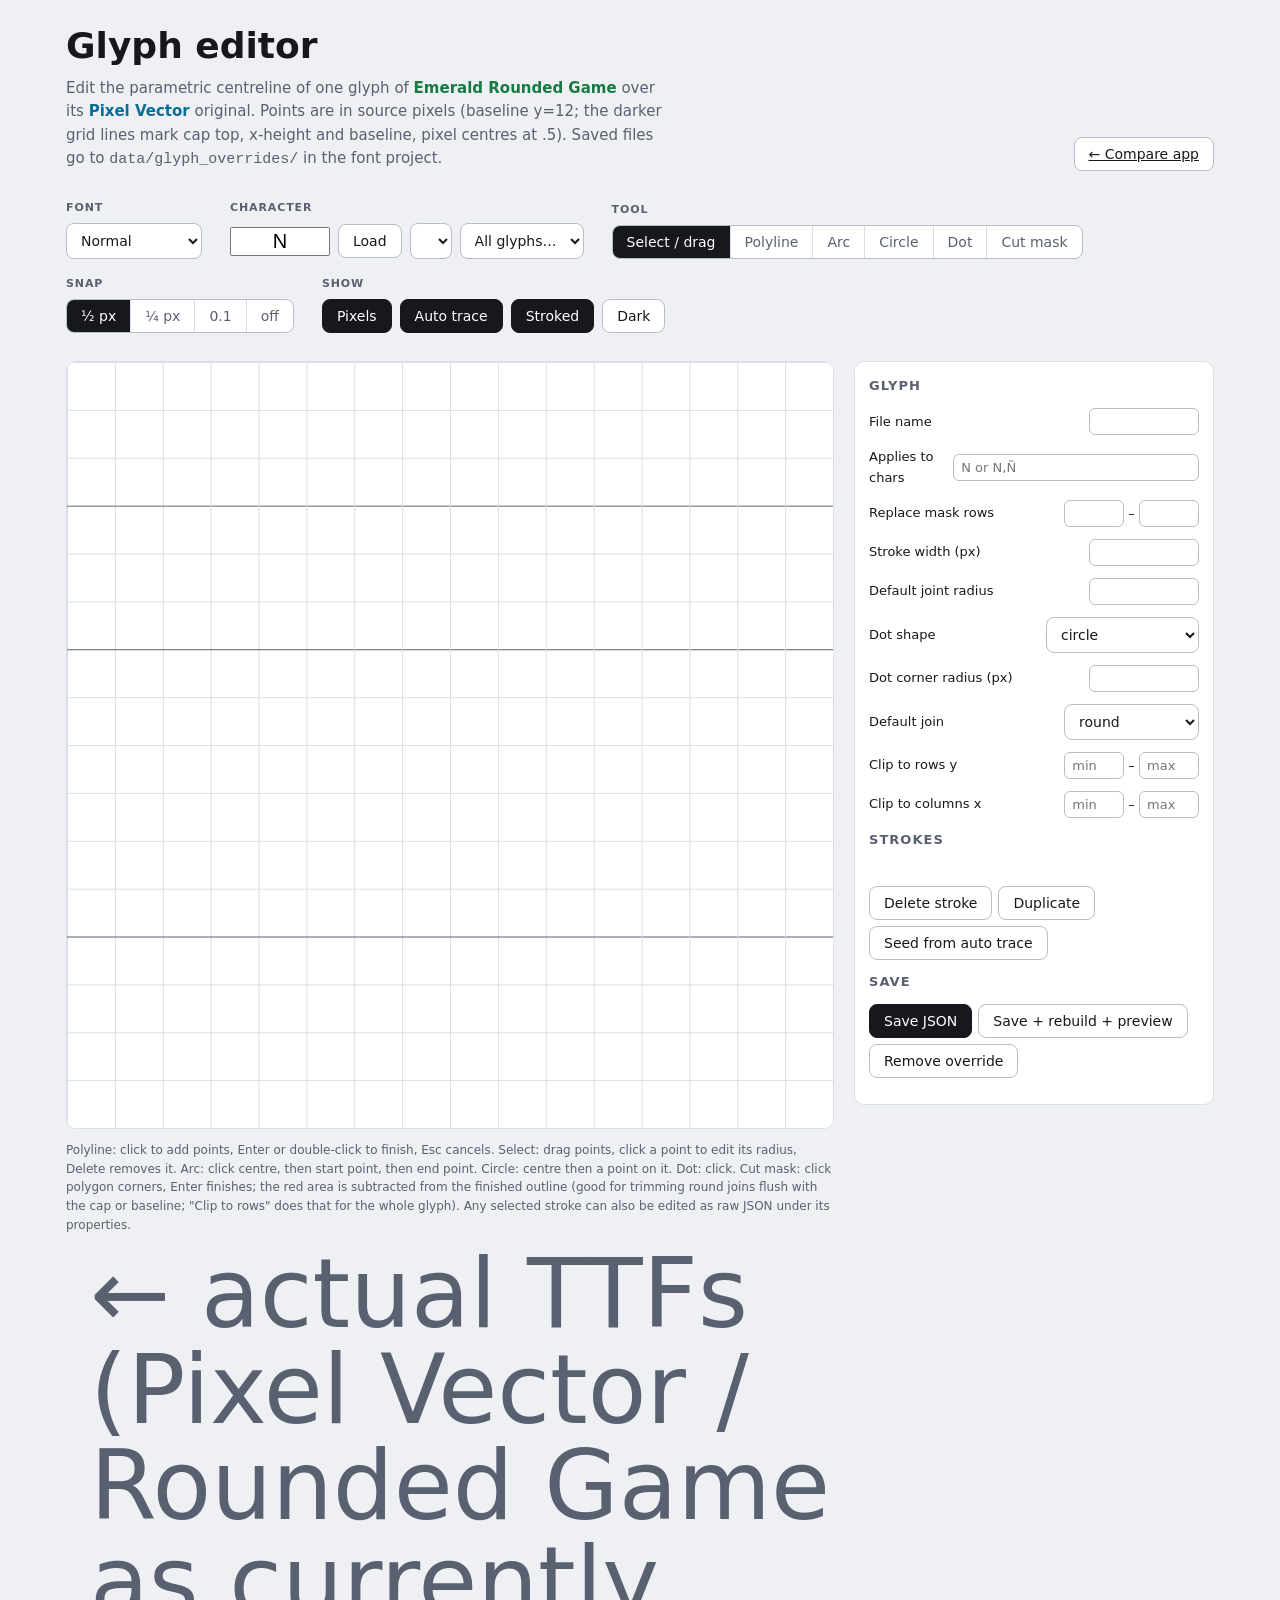
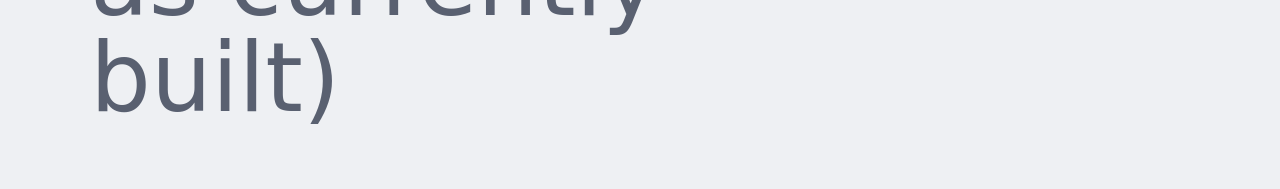
==== editor.html @ c4fde9b4 "Edit all five Emerald fonts in the glyph editor Add a Font menu (Normal, Narrow, Small, Short, Small" ====
<!doctype html>
<html lang="en"><head><meta charset="utf-8"><meta name="viewport" content="width=device-width, initial-scale=1">
<title>Emerald Glyph Editor</title>
<link rel="stylesheet" href="style.css">
<style>
.ed { display: grid; grid-template-columns: minmax(0, 1fr) 360px; gap: 20px; align-items: start; }
#cv { display: block; width: 100%; max-width: 768px; aspect-ratio: 1; touch-action: none; cursor: crosshair; background: var(--sheet); border: 1px solid var(--rule); border-radius: 10px; }
.panel { display: grid; gap: 12px; padding: 14px; }
.panel h3 { margin: 0; font-size: 13px; text-transform: uppercase; letter-spacing: .08em; color: var(--ink-2); }
.panel label { display: flex; justify-content: space-between; align-items: center; gap: 8px; font-size: 13px; }
.panel input[type=number], .panel input[type=text] { width: 110px; font: 500 13px var(--ui); color: var(--ink); background: var(--sheet); border: 1px solid var(--rule-strong); border-radius: 6px; padding: 5px 7px; }
.panel input[type=text].wide { width: 100%; }
.strokes { display: grid; gap: 4px; max-height: 220px; overflow: auto; }
.strokes button { text-align: left; font: 13px var(--ui); padding: 6px 8px; border: 1px solid var(--rule); border-radius: 6px; background: var(--sheet); color: var(--ink); cursor: pointer; }
.strokes button[aria-pressed=true] { border-color: var(--ink); box-shadow: inset 0 0 0 1px var(--ink); }
.panel textarea { width: 100%; min-height: 110px; font: 12px/1.4 ui-monospace, monospace; color: var(--ink); background: var(--sheet); border: 1px solid var(--rule-strong); border-radius: 6px; padding: 6px 7px; resize: vertical; }
.btns { display: flex; flex-wrap: wrap; gap: 6px; }
#log { font: 12px/1.4 ui-monospace, monospace; white-space: pre-wrap; max-height: 160px; overflow: auto; color: var(--ink-2); }
.hint { font-size: 12px; color: var(--ink-2); }
.renders { display: flex; gap: 12px; align-items: center; }
.renders span { font-size: 96px; line-height: 1; }
.r-vector { font-family: var(--f-vector); color: var(--vector); } .r-game { font-family: var(--f-game); color: var(--game); }
</style></head>
<body><div class="wrap">
<header class="top"><div><h1>Glyph editor</h1>
<p class="lede">Edit the parametric centreline of one glyph of <b class="c-game" id="famGame">Emerald Rounded Game</b> over its <b class="c-vector" id="famVector">Pixel Vector</b> original. Points are in source pixels (<span id="metricsNote">baseline y=12, cap top y=3, x-height y=6</span>, pixel centres at .5). Saved files go to <code id="ovrDir">data/glyph_overrides/</code> in the font project.</p></div>
<div class="btns"><a class="btn" href="index.html">← Compare app</a></div></header>

<div class="toolbar">
  <div class="field"><label class="lbl" for="variant">Font</label><select id="variant" title="Which of the game's five Latin fonts to edit">
    <option value="normal">Normal</option><option value="narrow">Narrow</option><option value="small">Small</option><option value="short">Short</option><option value="small_narrow">Small Narrow</option></select></div>
  <div class="field"><label class="lbl" for="ch">Character</label><div class="row"><input id="ch" type="text" maxlength="7" title="Type a character or a code point like U+E053" style="width:5em;font-size:20px;text-align:center"><button class="btn" id="load">Load</button><select id="existing"></select><select id="allglyphs" title="Every glyph in the sheet, including the game symbols"><option value="">All glyphs…</option></select></div></div>
  <div class="field"><span class="lbl">Tool</span><div class="seg" id="tools">
    <button type="button" data-tool="select" aria-pressed="true">Select / drag</button>
    <button type="button" data-tool="poly">Polyline</button>
    <button type="button" data-tool="arc">Arc</button>
    <button type="button" data-tool="circle">Circle</button>
    <button type="button" data-tool="dot">Dot</button>
    <button type="button" data-tool="cut">Cut mask</button></div></div>
  <div class="field"><span class="lbl">Snap</span><div class="seg" id="snaps">
    <button type="button" data-snap="0.5" aria-pressed="true">½ px</button><button type="button" data-snap="0.25">¼ px</button><button type="button" data-snap="0.1">0.1</button><button type="button" data-snap="0">off</button></div></div>
  <div class="field"><span class="lbl">Show</span><div class="row">
    <button class="btn" id="showMask" aria-pressed="true">Pixels</button><button class="btn" id="showAuto" aria-pressed="true">Auto trace</button><button class="btn" id="showFill" aria-pressed="true">Stroked</button><button class="btn" id="theme" aria-pressed="false">Dark</button></div></div>
</div>

<div class="ed">
  <div><canvas id="cv" width="768" height="768"></canvas>
    <p class="hint" id="hint">Polyline: click to add points, Enter or double-click to finish, Esc cancels. Select: drag points, click a point to edit its radius, Delete removes it. Arc: click centre, then start point, then end point. Circle: centre then a point on it. Dot: click. Cut mask: click polygon corners, Enter finishes; the red area is subtracted from the finished outline (good for trimming round joins flush with the cap or baseline; "Clip to rows" does that for the whole glyph). Any selected stroke can also be edited as raw JSON under its properties.</p>
    <div class="renders"><span class="r-vector" id="rv"></span><span class="r-game" id="rg"></span><span class="hint">← actual TTFs (Pixel Vector / Rounded Game as currently built)</span></div>
  </div>
  <aside class="sheet panel">
    <h3>Glyph</h3>
    <label>File name <input type="text" id="fname"></label>
    <label>Applies to chars <input type="text" id="chars" class="wide" placeholder="N or N,Ñ"></label>
    <label>Replace mask rows <span><input type="number" id="r0" min="0" max="16" step="1" style="width:60px"> – <input type="number" id="r1" min="0" max="16" step="1" style="width:60px"></span></label>
    <label>Stroke width (px) <input type="number" id="gw" step="0.05" min="0.3" max="3"></label>
    <label>Default joint radius <input type="number" id="gr" step="0.1" min="0" max="4"></label>
    <label>Dot shape <select id="gds"><option value="circle">circle</option><option value="square">square</option><option value="rounded">rounded square</option></select></label>
    <label>Dot corner radius (px) <input type="number" id="gdc" step="0.05" min="0" max="2"></label>
    <label>Default join <select id="gj"><option value="round">round</option><option value="miter">miter (sharp)</option><option value="bevel">bevel (flat)</option></select></label>
    <label>Clip to rows y <span><input type="number" id="cy0" step="0.25" style="width:60px" placeholder="min"> – <input type="number" id="cy1" step="0.25" style="width:60px" placeholder="max"></span></label>
    <label>Clip to columns x <span><input type="number" id="cx0" step="0.25" style="width:60px" placeholder="min"> – <input type="number" id="cx1" step="0.25" style="width:60px" placeholder="max"></span></label>
    <h3>Strokes</h3>
    <div class="strokes" id="list"></div>
    <div id="sprops"></div>
    <div class="btns"><button class="btn" id="del">Delete stroke</button><button class="btn" id="dup">Duplicate</button><button class="btn" id="seed">Seed from auto trace</button></div>
    <h3>Save</h3>
    <div class="btns"><button class="btn" id="save" aria-pressed="true">Save JSON</button><button class="btn" id="rebuild">Save + rebuild + preview</button><button class="btn" id="remove">Remove override</button><button class="btn" id="report" hidden title="Replace this glyph with a fresh port of the Normal font's override">Re-port from Normal</button></div>
    <div id="log"></div>
  </aside>
</div>
</div>
<script src="editor.js"></script></body></html>
---- style.css ----
@font-face { font-family: "Cmp Vector"; src: url("fonts/EmeraldPixelVector-Regular.ttf"); font-display: block; }
@font-face { font-family: "Cmp Soft";   src: url("fonts/EmeraldPixelSoft-Regular.ttf");   font-display: block; }
@font-face { font-family: "Cmp Round";  src: url("fonts/EmeraldRounded-Regular.ttf");     font-display: block; }
@font-face { font-family: "Cmp Game";   src: url("fonts/EmeraldRoundedGame-Regular.ttf"); font-display: block; }

:root {
  --paper: #eef0f3; --sheet: #fff; --ink: #16181d; --ink-2: #596070; --rule: #dadee6; --rule-strong: #b6bdc9;
  --vector: #0b8ec4; --soft: #e0a000; --round: #d2386f; --game: #1f9d55;
  --vector-ink: #0a6d97; --soft-ink: #9a6e00; --round-ink: #ad2a5a; --game-ink: #177a42;
  --blend: multiply; --shadow: #a8a8a8;
  --ui: system-ui, "Segoe UI", sans-serif;
  --f-vector: "Cmp Vector", monospace; --f-soft: "Cmp Soft", monospace; --f-round: "Cmp Round", monospace; --f-game: "Cmp Game", monospace;
}
@media (prefers-color-scheme: dark) { :root:not([data-theme="light"]) { --paper: #0f1115; --sheet: #171a20; --ink: #e6e8ed; --ink-2: #9097a6; --rule: #272b34; --rule-strong: #3c424e; --vector: #31bff0; --soft: #ffd04a; --round: #ff5b8f; --game: #4ade80; --vector-ink: #6fd3f6; --soft-ink: #ffe08a; --round-ink: #ff8db0; --game-ink: #86efac; --blend: screen; --shadow: #4a4a4a; color-scheme: dark; } }
:root[data-theme="dark"] {
  --paper: #0f1115; --sheet: #171a20; --ink: #e6e8ed; --ink-2: #9097a6; --rule: #272b34; --rule-strong: #3c424e;
  --vector: #31bff0; --soft: #ffd04a; --round: #ff5b8f; --game: #4ade80; --vector-ink: #6fd3f6; --soft-ink: #ffe08a; --round-ink: #ff8db0; --game-ink: #86efac;
  --blend: screen; --shadow: #4a4a4a; color-scheme: dark;
}
* { box-sizing: border-box; }
[hidden] { display: none !important; }
body { margin: 0; background: var(--paper); color: var(--ink); font: 15px/1.55 var(--ui); }
.wrap { max-width: 1180px; margin: 0 auto; display: grid; gap: 28px; padding: 24px 16px 64px; }
.wrap > * { min-width: 0; }
.top { display: flex; flex-wrap: wrap; gap: 18px 32px; align-items: flex-end; justify-content: space-between; }
.top h1 { margin: 0; font-size: clamp(22px, 3.6vw, 36px); line-height: 1.2; font-weight: 600; }
.top h1 .f-vector { font-family: var(--f-vector); color: var(--vector-ink); font-weight: 400; }
.top h1 .f-soft { font-family: var(--f-soft); color: var(--soft-ink); font-weight: 400; }
.top h1 .f-round { font-family: var(--f-round); color: var(--round-ink); font-weight: 400; }
.top h1 .f-game { font-family: var(--f-game); color: var(--game-ink); font-weight: 400; }
.top h1 .vs { font-size: .42em; color: var(--ink-2); letter-spacing: .1em; text-transform: uppercase; vertical-align: .4em; margin: 0 .6em; }
.lede { margin: 10px 0 0; max-width: 64ch; color: var(--ink-2); }
.c-vector { color: var(--vector-ink); } .c-soft { color: var(--soft-ink); } .c-round { color: var(--round-ink); } .c-game { color: var(--game-ink); }
.legend { display: flex; flex-wrap: wrap; gap: 8px; }
.chip { display: inline-flex; align-items: center; gap: 9px; cursor: pointer; font: 500 14px/1 var(--ui); color: var(--ink); background: var(--sheet); border: 1px solid var(--rule-strong); border-radius: 999px; padding: 8px 14px 8px 10px; }
.chip i { width: 12px; height: 12px; border-radius: 50%; background: var(--c); box-shadow: inset 0 0 0 2px var(--c); }
.chip[aria-pressed="false"] { color: var(--ink-2); border-style: dashed; }
.chip[aria-pressed="false"] i { background: transparent; }
.toolbar { display: flex; flex-wrap: wrap; gap: 16px 28px; align-items: flex-end; }
.field { display: grid; gap: 7px; }
.lbl { font-size: 11px; font-weight: 600; letter-spacing: .08em; text-transform: uppercase; color: var(--ink-2); }
.lbl output { text-transform: none; letter-spacing: 0; color: var(--ink); margin-left: 4px; font-variant-numeric: tabular-nums; }
.seg { display: inline-flex; border: 1px solid var(--rule-strong); border-radius: 8px; overflow: hidden; background: var(--sheet); }
.seg button { font: 500 14px/1 var(--ui); color: var(--ink-2); background: none; border: 0; padding: 9px 14px; cursor: pointer; }
.seg button + button { border-left: 1px solid var(--rule); }
.seg button[aria-pressed="true"] { background: var(--ink); color: var(--sheet); }
.btn { font: 500 14px/1 var(--ui); color: var(--ink); background: var(--sheet); cursor: pointer; border: 1px solid var(--rule-strong); border-radius: 8px; padding: 9px 14px; }
.btn[aria-pressed="true"] { background: var(--ink); color: var(--sheet); border-color: var(--ink); }
.row { display: flex; flex-wrap: wrap; gap: 8px; align-items: center; }
input[type="range"] { width: 170px; accent-color: var(--ink); margin: 0; }
select { font: 500 14px/1.2 var(--ui); color: var(--ink); background: var(--sheet); border: 1px solid var(--rule-strong); border-radius: 8px; padding: 8px 10px; }
.sheet { background: var(--sheet); border: 1px solid var(--rule); border-radius: 10px; }
.specimen { overflow: hidden; }
.stage-head { display: flex; flex-wrap: wrap; gap: 8px 12px; align-items: center; justify-content: space-between; min-height: 52px; padding: 8px 16px; border-bottom: 1px solid var(--rule); font-size: 13px; color: var(--ink-2); }
.blink-ctl { display: flex; gap: 8px; align-items: center; }
.now { font: 600 11px/1 var(--ui); letter-spacing: .07em; text-transform: uppercase; padding: 7px 10px; border-radius: 999px; color: var(--sheet); background: var(--c); min-width: 14ch; text-align: center; }
.stage { overflow-x: auto; }
.paper { position: relative; width: max-content; min-width: 100%; isolation: isolate; background: var(--sheet); }
.layer, #src, .scode { margin: 0; font-size: var(--size, 32px); line-height: 1; letter-spacing: var(--ls, 0); white-space: pre; font-synthesis: none; }
.layer, #src { padding: 20px 48px 24px 20px; }
.layer { mix-blend-mode: var(--blend); }
.l-vector { font-family: var(--f-vector); color: var(--vector); }
.l-soft { font-family: var(--f-soft); color: var(--soft); position: absolute; inset: 0; }
/* match advances: pixel fonts get +1 source px of tracking and a half-pixel shift so they sit on the Rounded font */
.paper.match .l-vector, .paper.match .l-soft, .paper.match .l-game { letter-spacing: calc(var(--ls, 0px) + var(--px, 2px)); padding-left: calc(20px + var(--px, 2px) / 2); }
.l-round { font-family: var(--f-round); color: var(--round); position: absolute; inset: 0; }
.l-game { font-family: var(--f-game); color: var(--game); position: absolute; inset: 0; }
#src { position: absolute; inset: 0; width: 100%; height: 100%; border: 0; outline: none; resize: none; overflow: hidden; background: transparent; color: transparent; caret-color: var(--ink); font-family: var(--f-round); }
#src::selection { background: color-mix(in srgb, var(--ink) 16%, transparent); color: transparent; }
.paper[data-mode="blink"] .layer { color: var(--ink); mix-blend-mode: normal; }
.paper .layer.off, .grid .g span.off { visibility: hidden; }
.stacked { width: max-content; min-width: 100%; padding: 16px 48px 20px 20px; display: grid; }
.spair { display: grid; padding-block: 8px; border-bottom: 1px dashed var(--rule); }
.spair:last-child { border-bottom: 0; }
.srow { display: flex; align-items: baseline; gap: 14px; }
.srow .who { flex: none; width: 7em; font: 600 10px/1 var(--ui); letter-spacing: .06em; color: var(--c); text-transform: uppercase; }
.scode { color: var(--ink); }
.s-vector { --c: var(--vector-ink); } .s-soft { --c: var(--soft-ink); } .s-round { --c: var(--round-ink); } .s-game { --c: var(--game-ink); }
.s-vector .scode { font-family: var(--f-vector); } .s-soft .scode { font-family: var(--f-soft); } .s-round .scode { font-family: var(--f-round); } .s-game .scode { font-family: var(--f-game); }
.srow.off { display: none; }
body.noaa .layer, body.noaa .scode, body.noaa .g { -webkit-font-smoothing: none; font-smooth: never; }
body.shadow .scode, body.shadow .paper[data-mode="blink"] .layer { text-shadow: var(--sh, 2px) var(--sh, 2px) 0 var(--shadow); }
/* overlay: shadow in the layer's own colour at reduced strength so the blend stays readable */
body.shadow .paper[data-mode="overlay"] .layer { text-shadow: var(--sh, 2px) var(--sh, 2px) 0 color-mix(in srgb, currentColor 35%, transparent); }
.sec-head { display: flex; flex-wrap: wrap; gap: 12px 24px; align-items: flex-end; justify-content: space-between; margin-bottom: 16px; }
.sec-head h2 { margin: 0 0 6px; font-size: 21px; line-height: 1.25; font-weight: 600; }
.sec-head p { margin: 0; max-width: 64ch; color: var(--ink-2); }
.sec-tools { display: flex; flex-wrap: wrap; gap: 12px; align-items: center; font-size: 13px; color: var(--ink-2); }
.glyph-layout { display: grid; grid-template-columns: minmax(0, 1fr) minmax(260px, 340px); gap: 20px; align-items: start; }
.grid { display: grid; grid-template-columns: repeat(auto-fill, minmax(74px, 1fr)); gap: 8px; }
.cell { display: grid; gap: 7px; padding: 6px 8px 9px; cursor: pointer; text-align: left; font: inherit; color: var(--ink); background: var(--sheet); border: 1px solid var(--rule); border-radius: 8px; }
.cell:hover { border-color: var(--rule-strong); }
.cell[aria-pressed="true"] { border-color: var(--ink); box-shadow: inset 0 0 0 1px var(--ink); }
.g { display: grid; justify-items: center; font-size: 40px; line-height: 1.3; isolation: isolate; }
.g > span { grid-area: 1 / 1; mix-blend-mode: var(--blend); }
.g-vector { font-family: var(--f-vector); color: var(--vector); }
.g-soft { font-family: var(--f-soft); color: var(--soft); }
.g-round { font-family: var(--f-round); color: var(--round); }
.g-game { font-family: var(--f-game); color: var(--game); }
.bar { height: 3px; background: var(--rule); border-radius: 2px; overflow: hidden; }
.bar i { display: block; height: 100%; background: var(--ink-2); }
.sc { font-size: 12px; line-height: 1; color: var(--ink-2); font-variant-numeric: tabular-nums; }
.loupe { position: sticky; top: 16px; overflow: hidden; }
.loupe canvas { display: block; width: 100%; aspect-ratio: 1; border-bottom: 1px solid var(--rule); }
.lp-meta { display: flex; justify-content: space-between; align-items: baseline; gap: 12px; padding: 12px 16px 2px; }
.lp-cp { font-size: 13px; color: var(--ink-2); } .lp-score { font-size: 20px; font-weight: 600; }
.lp-key { margin: 0; padding: 4px 16px 14px; font-size: 13px; color: var(--ink-2); }
.tbl-wrap { overflow-x: auto; }
table { border-collapse: collapse; width: 100%; min-width: 540px; font-variant-numeric: tabular-nums; }
th, td { padding: 10px 16px; border-bottom: 1px solid var(--rule); text-align: right; white-space: nowrap; }
th:first-child, td:first-child { text-align: left; }
thead th { font-size: 11px; font-weight: 600; letter-spacing: .08em; text-transform: uppercase; color: var(--ink-2); }
tbody tr:last-child td { border-bottom: 0; }
.sw { display: inline-block; width: 9px; height: 9px; border-radius: 50%; margin-right: 7px; background: var(--c); }
.sw.vector { --c: var(--vector); } .sw.soft { --c: var(--soft); } .sw.round { --c: var(--round); } .sw.game { --c: var(--game); }
.metrics-note { margin: 14px 0 0; max-width: 72ch; color: var(--ink-2); }
footer { font-size: 13px; color: var(--ink-2); max-width: 80ch; }
@media (max-width: 820px) { .glyph-layout { grid-template-columns: 1fr; } .loupe { position: static; order: -1; max-width: 380px; } }
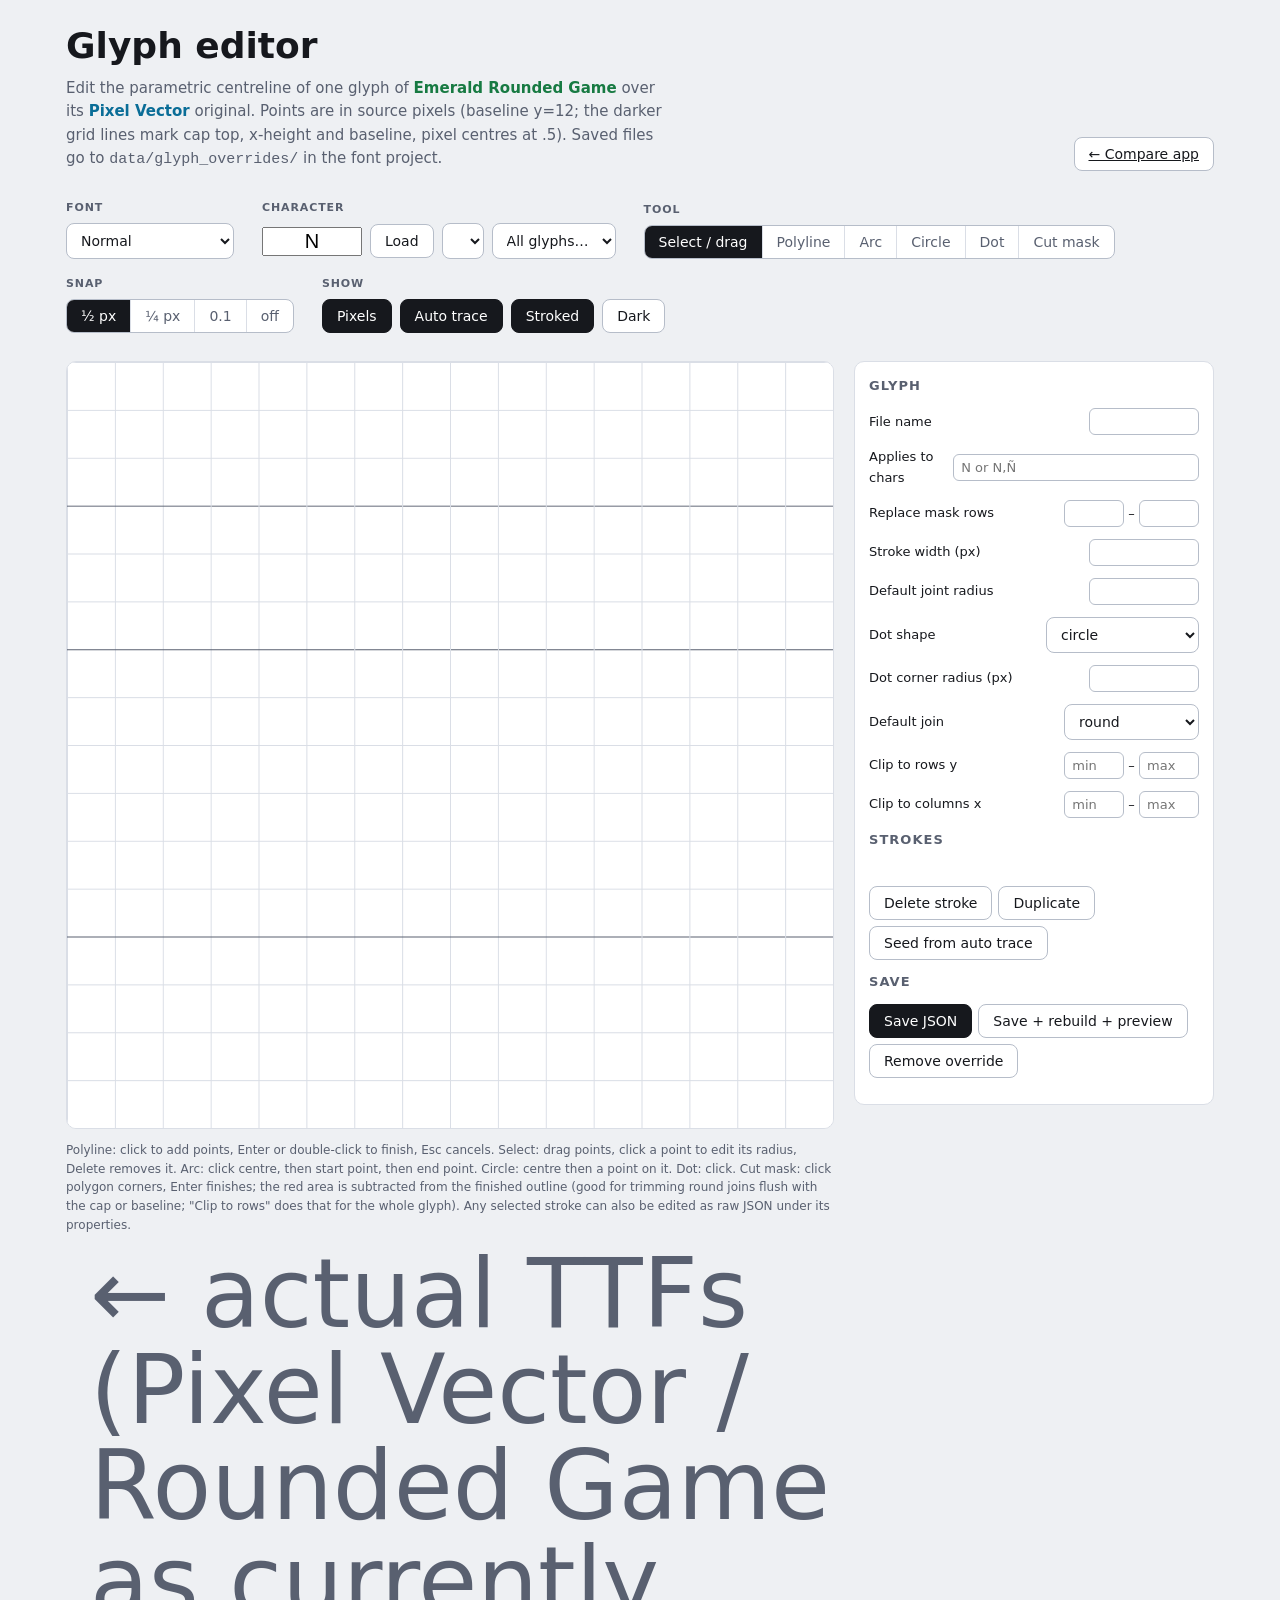
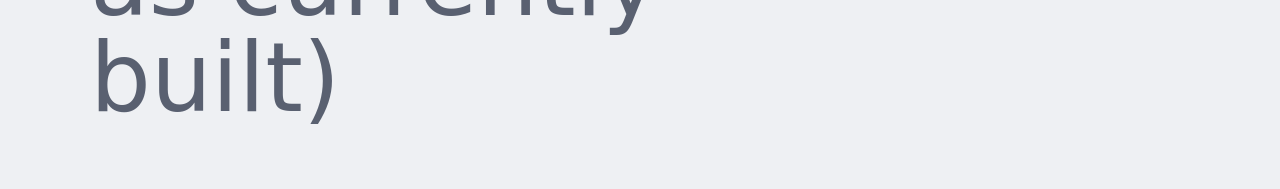
==== commit 224e4dfc: "Add the expansion's four extra fonts to the glyph editor Narrower, Small Narrower, Short Narrow and " ====
--- a/editor.html
+++ b/editor.html
@@ -27,8 +27,9 @@
 <div class="btns"><a class="btn" href="index.html">← Compare app</a></div></header>
 
 <div class="toolbar">
-  <div class="field"><label class="lbl" for="variant">Font</label><select id="variant" title="Which of the game's five Latin fonts to edit">
-    <option value="normal">Normal</option><option value="narrow">Narrow</option><option value="small">Small</option><option value="short">Short</option><option value="small_narrow">Small Narrow</option></select></div>
+  <div class="field"><label class="lbl" for="variant">Font</label><select id="variant" title="Which of the game's Latin fonts to edit">
+    <option value="normal">Normal</option><option value="narrow">Narrow</option><option value="small">Small</option><option value="short">Short</option><option value="small_narrow">Small Narrow</option>
+    <optgroup label="pokeemerald-expansion"><option value="narrower">Narrower</option><option value="small_narrower">Small Narrower</option><option value="short_narrow">Short Narrow</option><option value="short_narrower">Short Narrower</option></optgroup></select></div>
   <div class="field"><label class="lbl" for="ch">Character</label><div class="row"><input id="ch" type="text" maxlength="7" title="Type a character or a code point like U+E053" style="width:5em;font-size:20px;text-align:center"><button class="btn" id="load">Load</button><select id="existing"></select><select id="allglyphs" title="Every glyph in the sheet, including the game symbols"><option value="">All glyphs…</option></select></div></div>
   <div class="field"><span class="lbl">Tool</span><div class="seg" id="tools">
     <button type="button" data-tool="select" aria-pressed="true">Select / drag</button>
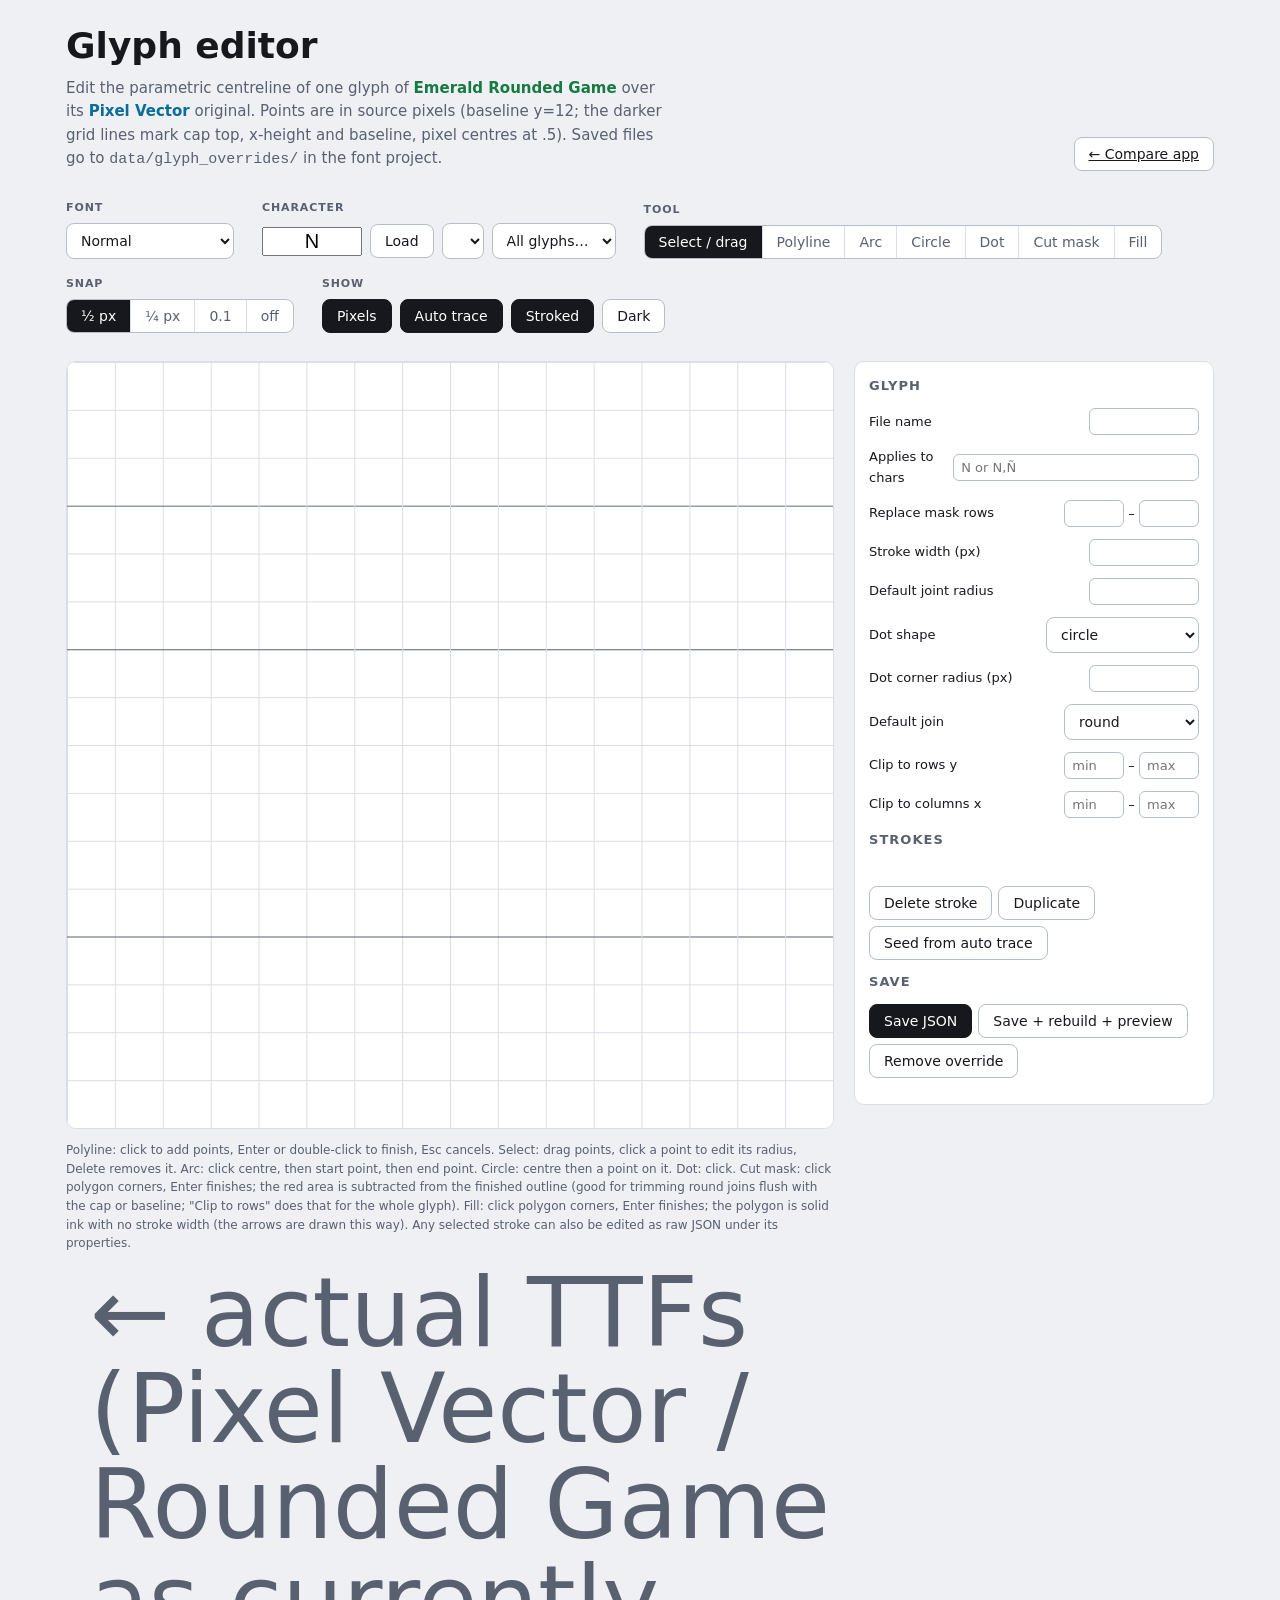
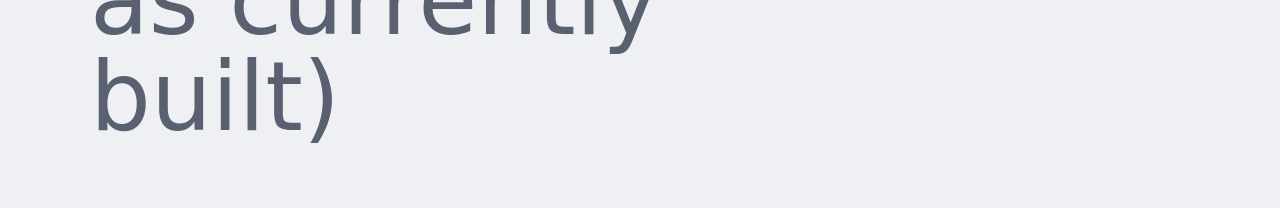
==== commit 1f71f2bf: "Edit fill polygons in the glyph editor; sync the pictogram fonts Co-Authored-By: Claude Opus 5.5 <no" ====
--- a/editor.html
+++ b/editor.html
@@ -37,7 +37,8 @@
     <button type="button" data-tool="arc">Arc</button>
     <button type="button" data-tool="circle">Circle</button>
     <button type="button" data-tool="dot">Dot</button>
-    <button type="button" data-tool="cut">Cut mask</button></div></div>
+    <button type="button" data-tool="cut">Cut mask</button>
+    <button type="button" data-tool="fill">Fill</button></div></div>
   <div class="field"><span class="lbl">Snap</span><div class="seg" id="snaps">
     <button type="button" data-snap="0.5" aria-pressed="true">½ px</button><button type="button" data-snap="0.25">¼ px</button><button type="button" data-snap="0.1">0.1</button><button type="button" data-snap="0">off</button></div></div>
   <div class="field"><span class="lbl">Show</span><div class="row">
@@ -46,7 +47,7 @@
 
 <div class="ed">
   <div><canvas id="cv" width="768" height="768"></canvas>
-    <p class="hint" id="hint">Polyline: click to add points, Enter or double-click to finish, Esc cancels. Select: drag points, click a point to edit its radius, Delete removes it. Arc: click centre, then start point, then end point. Circle: centre then a point on it. Dot: click. Cut mask: click polygon corners, Enter finishes; the red area is subtracted from the finished outline (good for trimming round joins flush with the cap or baseline; "Clip to rows" does that for the whole glyph). Any selected stroke can also be edited as raw JSON under its properties.</p>
+    <p class="hint" id="hint">Polyline: click to add points, Enter or double-click to finish, Esc cancels. Select: drag points, click a point to edit its radius, Delete removes it. Arc: click centre, then start point, then end point. Circle: centre then a point on it. Dot: click. Cut mask: click polygon corners, Enter finishes; the red area is subtracted from the finished outline (good for trimming round joins flush with the cap or baseline; "Clip to rows" does that for the whole glyph). Fill: click polygon corners, Enter finishes; the polygon is solid ink with no stroke width (the arrows are drawn this way). Any selected stroke can also be edited as raw JSON under its properties.</p>
     <div class="renders"><span class="r-vector" id="rv"></span><span class="r-game" id="rg"></span><span class="hint">← actual TTFs (Pixel Vector / Rounded Game as currently built)</span></div>
   </div>
   <aside class="sheet panel">
--- a/style.css
+++ b/style.css
@@ -65,7 +65,7 @@
 .paper.match .l-vector, .paper.match .l-soft, .paper.match .l-game { letter-spacing: calc(var(--ls, 0px) + var(--px, 2px)); padding-left: calc(20px + var(--px, 2px) / 2); }
 .l-round { font-family: var(--f-round); color: var(--round); position: absolute; inset: 0; }
 .l-game { font-family: var(--f-game); color: var(--game); position: absolute; inset: 0; }
-#src { position: absolute; inset: 0; width: 100%; height: 100%; border: 0; outline: none; resize: none; overflow: hidden; background: transparent; color: transparent; caret-color: var(--ink); font-family: var(--f-round); }
+#src { position: absolute; inset: 0; width: 100%; height: 100%; border: 0; outline: none; resize: none; overflow: hidden; background: transparent; color: transparent; caret-color: var(--ink); font-family: var(--f-caret, var(--f-round)); }
 #src::selection { background: color-mix(in srgb, var(--ink) 16%, transparent); color: transparent; }
 .paper[data-mode="blink"] .layer { color: var(--ink); mix-blend-mode: normal; }
 .paper .layer.off, .grid .g span.off { visibility: hidden; }
@@ -116,3 +116,4 @@
 .metrics-note { margin: 14px 0 0; max-width: 72ch; color: var(--ink-2); }
 footer { font-size: 13px; color: var(--ink-2); max-width: 80ch; }
 @media (max-width: 820px) { .glyph-layout { grid-template-columns: 1fr; } .loupe { position: static; order: -1; max-width: 380px; } }
+.btn:disabled { opacity: .45; cursor: default; }
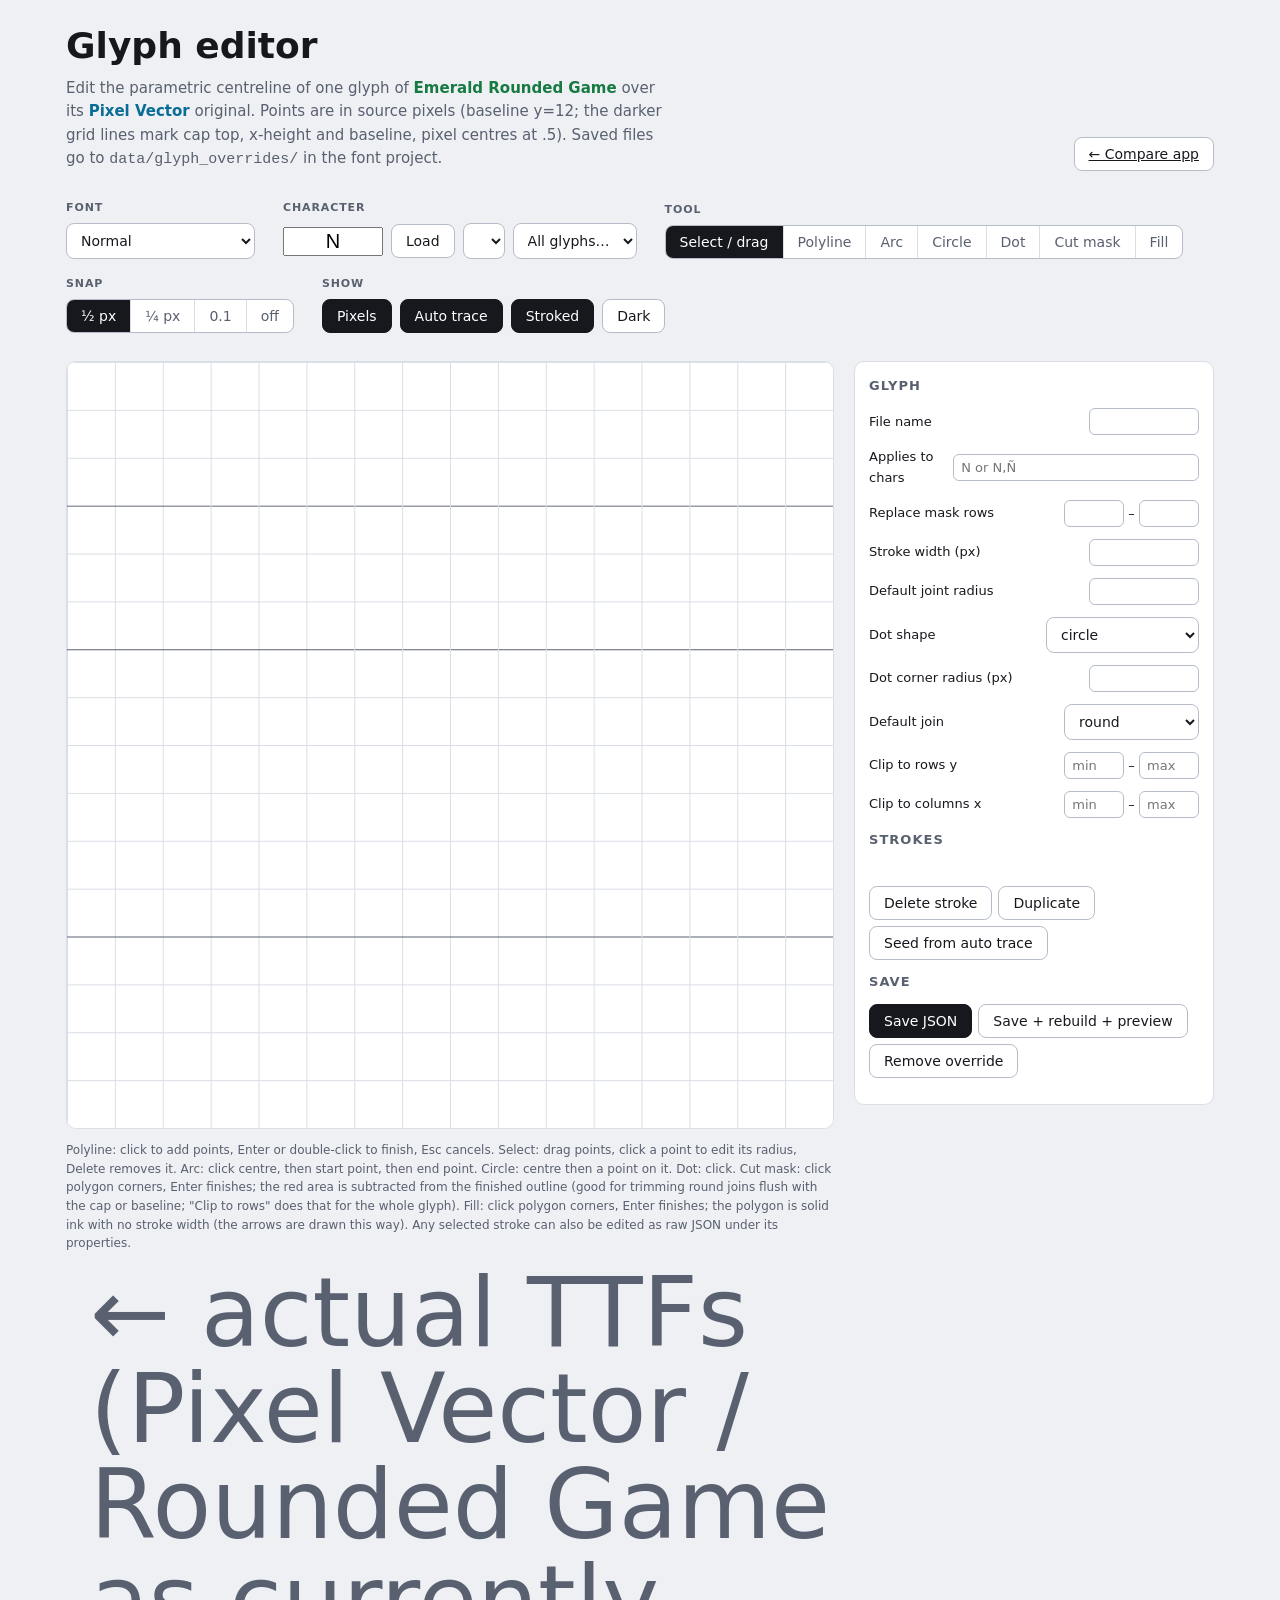
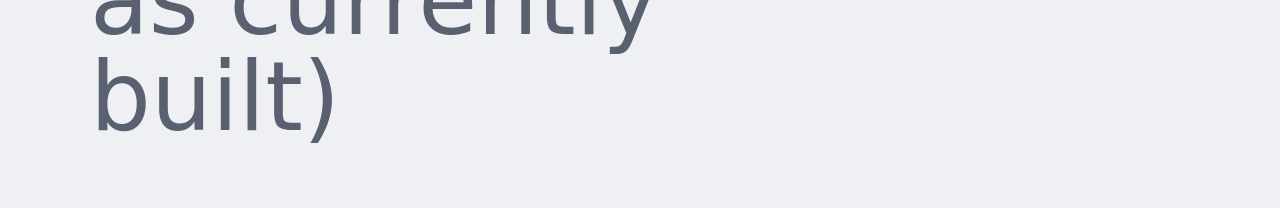
==== commit c1d60921: "Add the header and badge lettering fonts to the editor and compare app Co-Authored-By: Claude Opus 5" ====
--- a/editor.html
+++ b/editor.html
@@ -29,7 +29,10 @@
 <div class="toolbar">
   <div class="field"><label class="lbl" for="variant">Font</label><select id="variant" title="Which of the game's Latin fonts to edit">
     <option value="normal">Normal</option><option value="narrow">Narrow</option><option value="small">Small</option><option value="short">Short</option><option value="small_narrow">Small Narrow</option>
-    <optgroup label="pokeemerald-expansion"><option value="narrower">Narrower</option><option value="small_narrower">Small Narrower</option><option value="short_narrow">Short Narrow</option><option value="short_narrower">Short Narrower</option></optgroup></select></div>
+    <optgroup label="pokeemerald-expansion"><option value="narrower">Narrower</option><option value="small_narrower">Small Narrower</option><option value="short_narrow">Short Narrow</option><option value="short_narrower">Short Narrower</option></optgroup>
+        <optgroup label="Lettering in the game's art">
+          <option value="header">Summary headers</option><option value="badge">Type badges</option>
+        </optgroup></select></div>
   <div class="field"><label class="lbl" for="ch">Character</label><div class="row"><input id="ch" type="text" maxlength="7" title="Type a character or a code point like U+E053" style="width:5em;font-size:20px;text-align:center"><button class="btn" id="load">Load</button><select id="existing"></select><select id="allglyphs" title="Every glyph in the sheet, including the game symbols"><option value="">All glyphs…</option></select></div></div>
   <div class="field"><span class="lbl">Tool</span><div class="seg" id="tools">
     <button type="button" data-tool="select" aria-pressed="true">Select / drag</button>
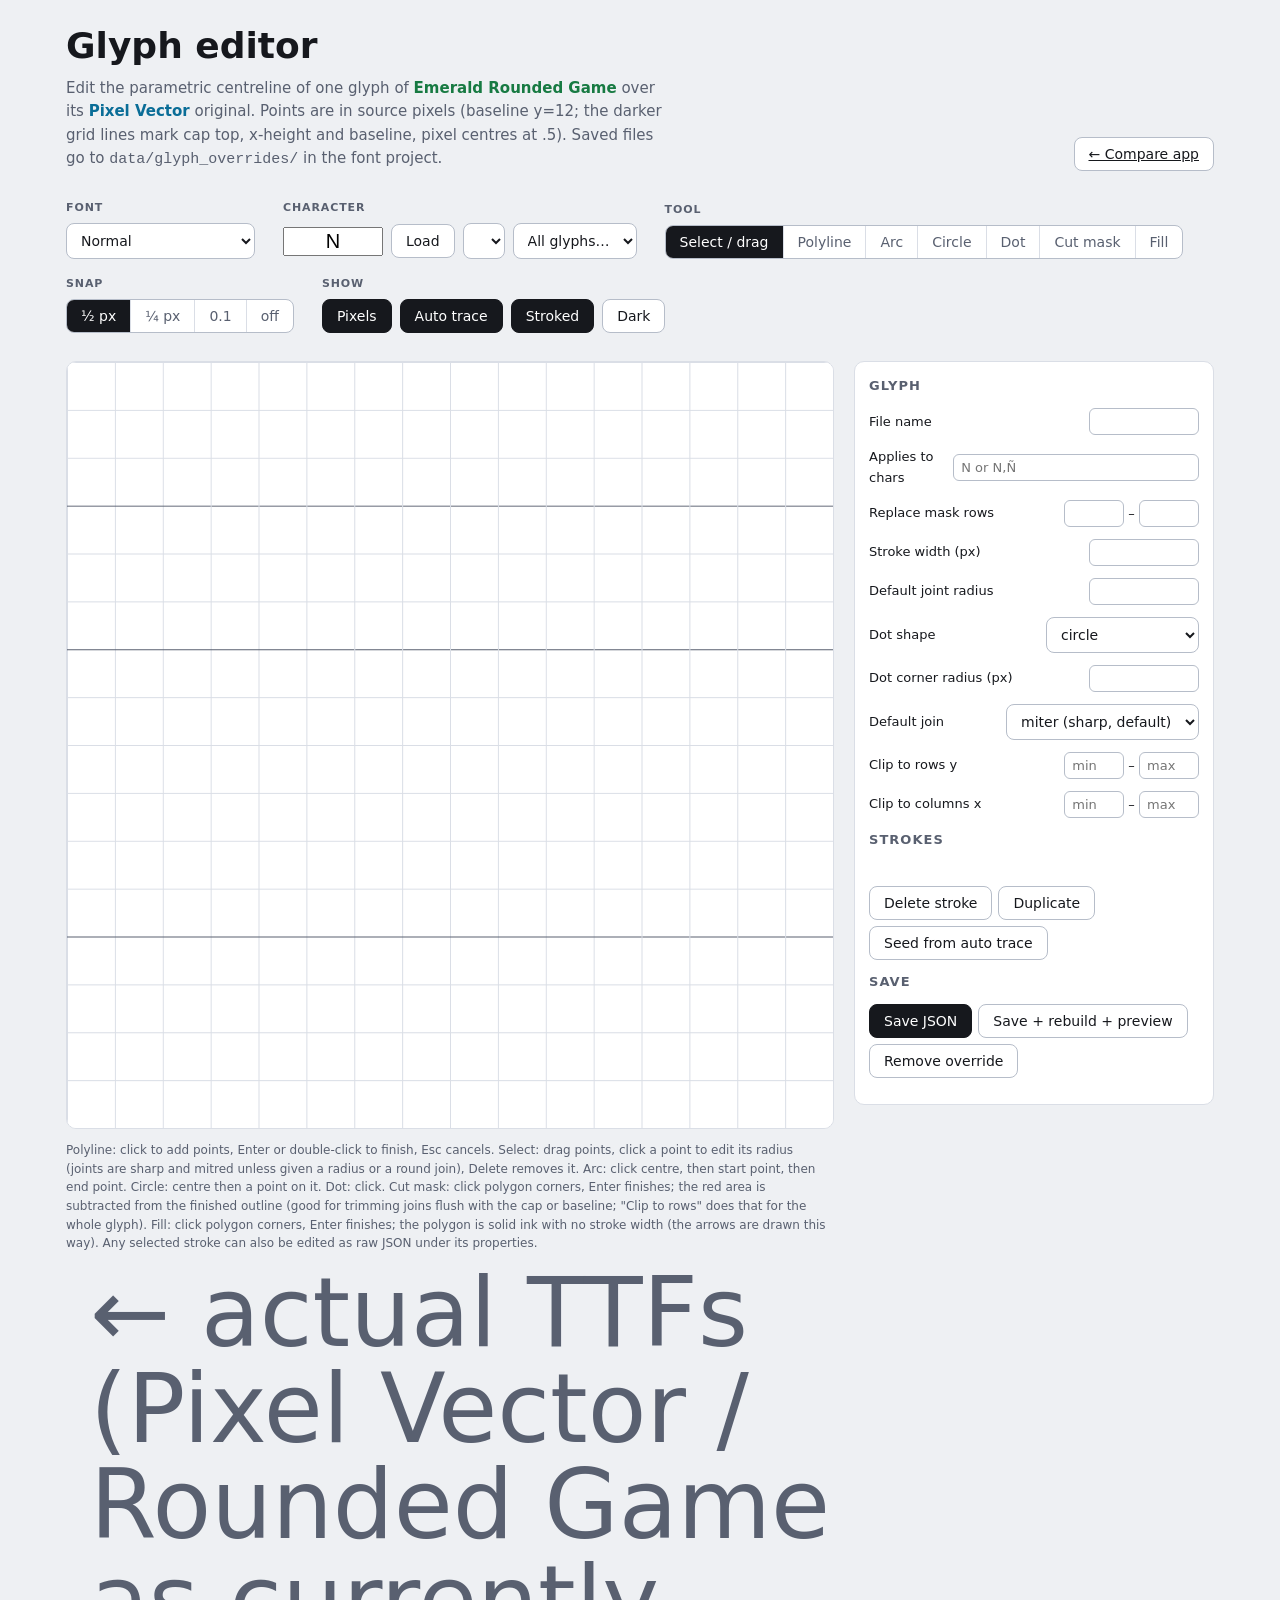
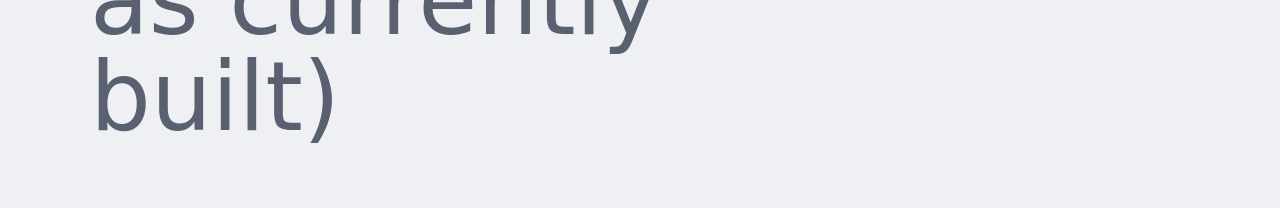
==== commit 5c2f15f1: "Editor: sharp mitred joints by default; sync fonts Co-Authored-By: Claude Opus 5.5 <noreply@anthropi" ====
--- a/editor.html
+++ b/editor.html
@@ -50,7 +50,7 @@
 
 <div class="ed">
   <div><canvas id="cv" width="768" height="768"></canvas>
-    <p class="hint" id="hint">Polyline: click to add points, Enter or double-click to finish, Esc cancels. Select: drag points, click a point to edit its radius, Delete removes it. Arc: click centre, then start point, then end point. Circle: centre then a point on it. Dot: click. Cut mask: click polygon corners, Enter finishes; the red area is subtracted from the finished outline (good for trimming round joins flush with the cap or baseline; "Clip to rows" does that for the whole glyph). Fill: click polygon corners, Enter finishes; the polygon is solid ink with no stroke width (the arrows are drawn this way). Any selected stroke can also be edited as raw JSON under its properties.</p>
+    <p class="hint" id="hint">Polyline: click to add points, Enter or double-click to finish, Esc cancels. Select: drag points, click a point to edit its radius (joints are sharp and mitred unless given a radius or a round join), Delete removes it. Arc: click centre, then start point, then end point. Circle: centre then a point on it. Dot: click. Cut mask: click polygon corners, Enter finishes; the red area is subtracted from the finished outline (good for trimming joins flush with the cap or baseline; "Clip to rows" does that for the whole glyph). Fill: click polygon corners, Enter finishes; the polygon is solid ink with no stroke width (the arrows are drawn this way). Any selected stroke can also be edited as raw JSON under its properties.</p>
     <div class="renders"><span class="r-vector" id="rv"></span><span class="r-game" id="rg"></span><span class="hint">← actual TTFs (Pixel Vector / Rounded Game as currently built)</span></div>
   </div>
   <aside class="sheet panel">
@@ -62,7 +62,7 @@
     <label>Default joint radius <input type="number" id="gr" step="0.1" min="0" max="4"></label>
     <label>Dot shape <select id="gds"><option value="circle">circle</option><option value="square">square</option><option value="rounded">rounded square</option></select></label>
     <label>Dot corner radius (px) <input type="number" id="gdc" step="0.05" min="0" max="2"></label>
-    <label>Default join <select id="gj"><option value="round">round</option><option value="miter">miter (sharp)</option><option value="bevel">bevel (flat)</option></select></label>
+    <label>Default join <select id="gj"><option value="miter">miter (sharp, default)</option><option value="round">round</option><option value="bevel">bevel (flat)</option></select></label>
     <label>Clip to rows y <span><input type="number" id="cy0" step="0.25" style="width:60px" placeholder="min"> – <input type="number" id="cy1" step="0.25" style="width:60px" placeholder="max"></span></label>
     <label>Clip to columns x <span><input type="number" id="cx0" step="0.25" style="width:60px" placeholder="min"> – <input type="number" id="cx1" step="0.25" style="width:60px" placeholder="max"></span></label>
     <h3>Strokes</h3>
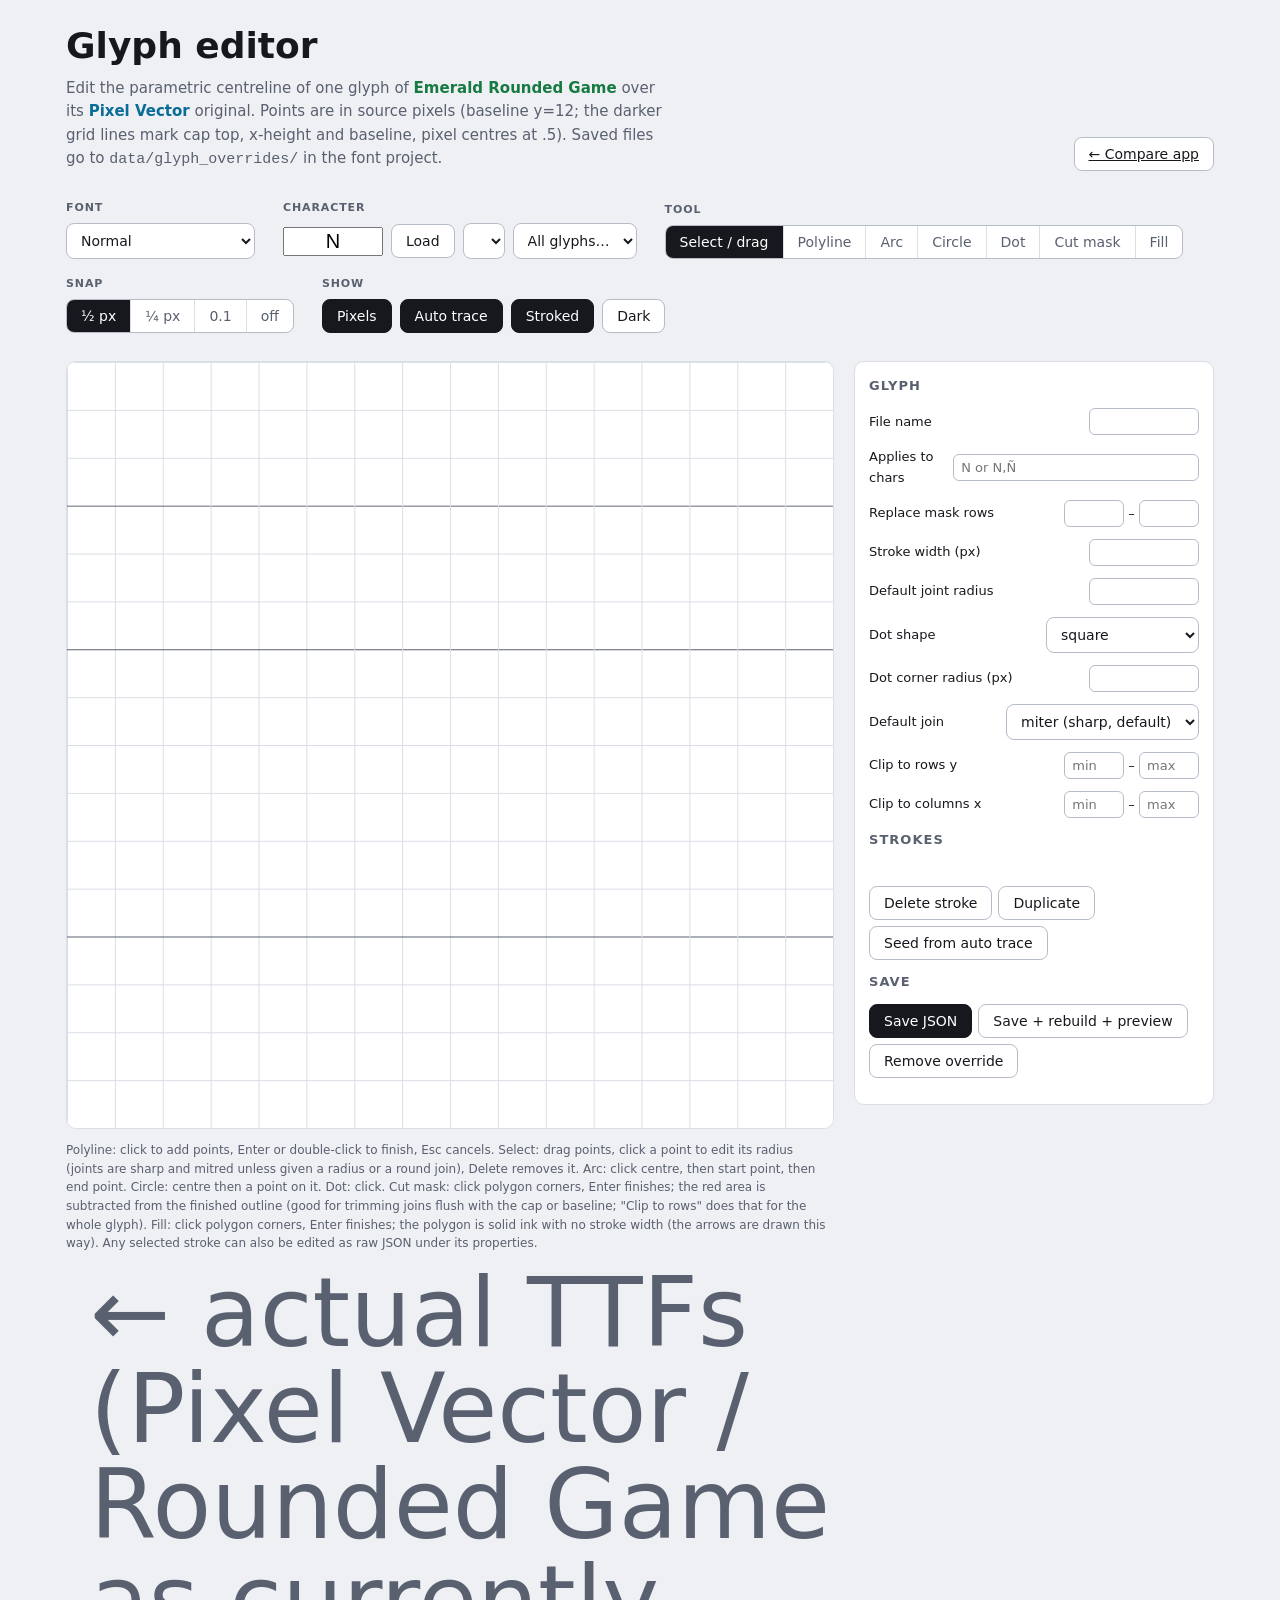
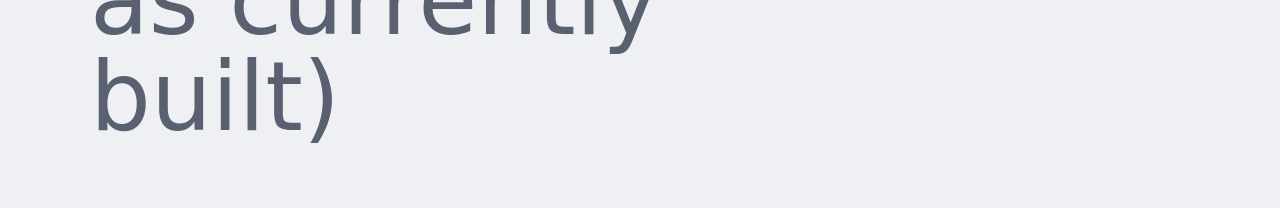
==== commit 19fe5dcf: "Editor: square is the default dot shape; sync fonts Co-Authored-By: Claude Opus 5.5 <noreply@anthrop" ====
--- a/editor.html
+++ b/editor.html
@@ -60,7 +60,7 @@
     <label>Replace mask rows <span><input type="number" id="r0" min="0" max="16" step="1" style="width:60px"> – <input type="number" id="r1" min="0" max="16" step="1" style="width:60px"></span></label>
     <label>Stroke width (px) <input type="number" id="gw" step="0.05" min="0.3" max="3"></label>
     <label>Default joint radius <input type="number" id="gr" step="0.1" min="0" max="4"></label>
-    <label>Dot shape <select id="gds"><option value="circle">circle</option><option value="square">square</option><option value="rounded">rounded square</option></select></label>
+    <label>Dot shape <select id="gds"><option value="square">square</option><option value="circle">circle</option><option value="rounded">rounded square</option></select></label>
     <label>Dot corner radius (px) <input type="number" id="gdc" step="0.05" min="0" max="2"></label>
     <label>Default join <select id="gj"><option value="miter">miter (sharp, default)</option><option value="round">round</option><option value="bevel">bevel (flat)</option></select></label>
     <label>Clip to rows y <span><input type="number" id="cy0" step="0.25" style="width:60px" placeholder="min"> – <input type="number" id="cy1" step="0.25" style="width:60px" placeholder="max"></span></label>
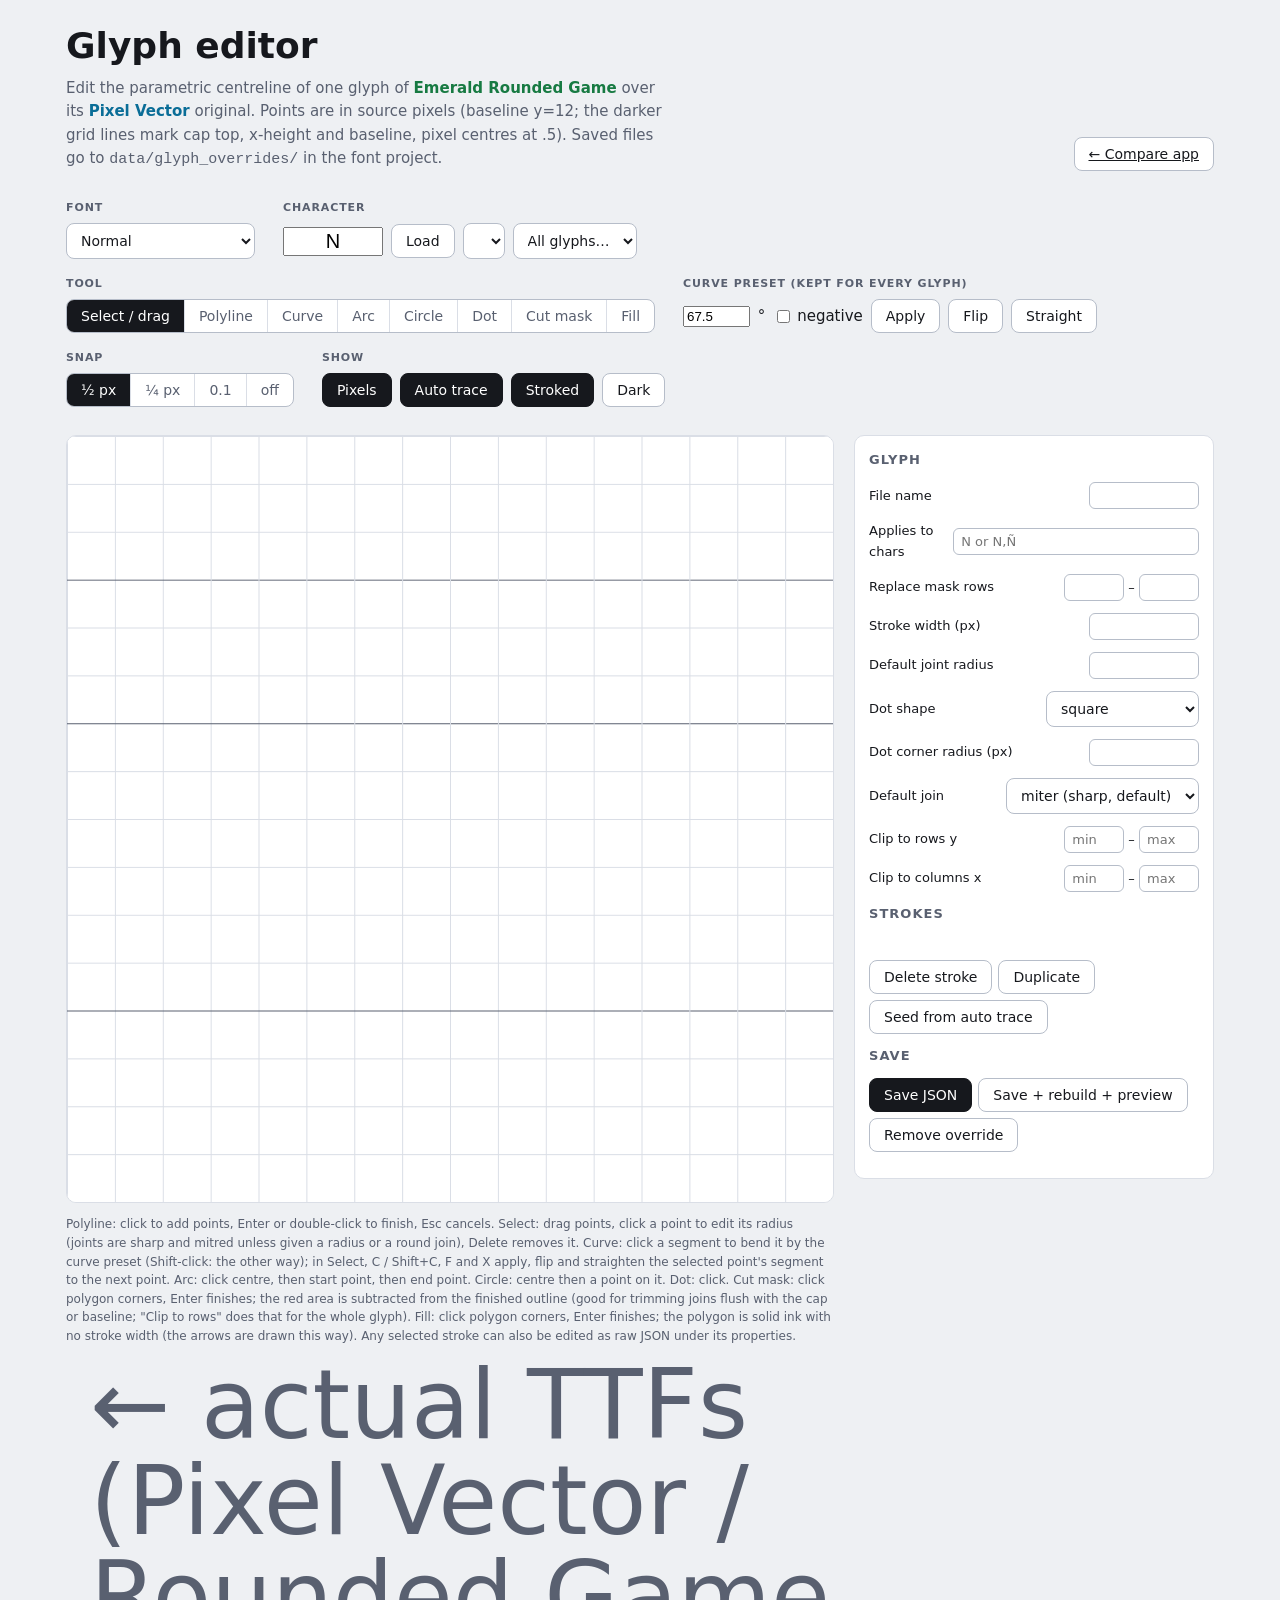
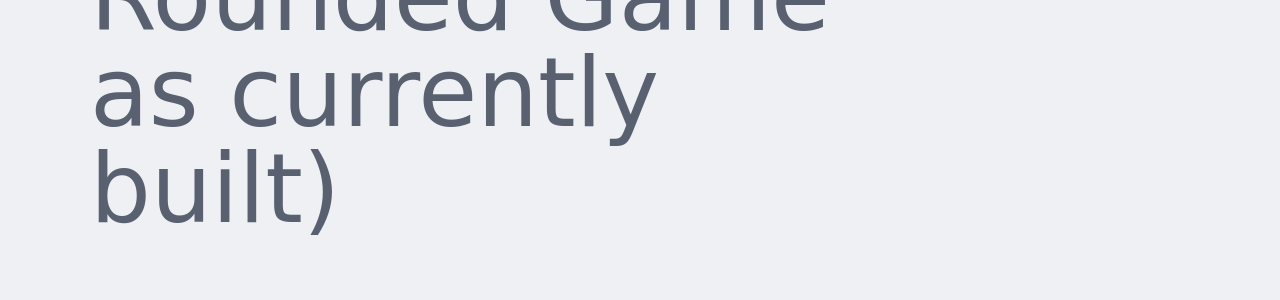
==== commit 54a945f2: "Editor: a curve preset kept across glyphs, with a Curve tool and C/F/X keys Co-Authored-By: Claude O" ====
--- a/editor.html
+++ b/editor.html
@@ -31,17 +31,24 @@
     <option value="normal">Normal</option><option value="narrow">Narrow</option><option value="small">Small</option><option value="short">Short</option><option value="small_narrow">Small Narrow</option>
     <optgroup label="pokeemerald-expansion"><option value="narrower">Narrower</option><option value="small_narrower">Small Narrower</option><option value="short_narrow">Short Narrow</option><option value="short_narrower">Short Narrower</option></optgroup>
         <optgroup label="Lettering in the game's art">
-          <option value="header">Summary headers</option><option value="badge">Type badges</option>
+          <option value="header">Summary headers</option><option value="badge">Type badges</option><option value="status">Status pills</option>
         </optgroup></select></div>
   <div class="field"><label class="lbl" for="ch">Character</label><div class="row"><input id="ch" type="text" maxlength="7" title="Type a character or a code point like U+E053" style="width:5em;font-size:20px;text-align:center"><button class="btn" id="load">Load</button><select id="existing"></select><select id="allglyphs" title="Every glyph in the sheet, including the game symbols"><option value="">All glyphs…</option></select></div></div>
   <div class="field"><span class="lbl">Tool</span><div class="seg" id="tools">
     <button type="button" data-tool="select" aria-pressed="true">Select / drag</button>
     <button type="button" data-tool="poly">Polyline</button>
+    <button type="button" data-tool="curve" title="Click a segment to bend it by the curve preset; Shift-click bends it the other way">Curve</button>
     <button type="button" data-tool="arc">Arc</button>
     <button type="button" data-tool="circle">Circle</button>
     <button type="button" data-tool="dot">Dot</button>
     <button type="button" data-tool="cut">Cut mask</button>
     <button type="button" data-tool="fill">Fill</button></div></div>
+  <div class="field"><label class="lbl" for="curveDeg">Curve preset (kept for every glyph)</label><div class="row">
+    <input id="curveDeg" type="number" step="0.5" min="0" max="350" style="width:5em" title="Included angle of the arc, in degrees"><span>°</span>
+    <label class="row" style="gap:4px"><input type="checkbox" id="curveNeg">negative</label>
+    <button class="btn" id="curveApply" title="Bend the selected point's segment to the next point (key C; Shift+C the other way)">Apply</button>
+    <button class="btn" id="curveFlip" title="Reverse the selected segment's bend (key F)">Flip</button>
+    <button class="btn" id="curveClear" title="Make the selected segment straight (key X)">Straight</button></div></div>
   <div class="field"><span class="lbl">Snap</span><div class="seg" id="snaps">
     <button type="button" data-snap="0.5" aria-pressed="true">½ px</button><button type="button" data-snap="0.25">¼ px</button><button type="button" data-snap="0.1">0.1</button><button type="button" data-snap="0">off</button></div></div>
   <div class="field"><span class="lbl">Show</span><div class="row">
@@ -50,7 +57,7 @@
 
 <div class="ed">
   <div><canvas id="cv" width="768" height="768"></canvas>
-    <p class="hint" id="hint">Polyline: click to add points, Enter or double-click to finish, Esc cancels. Select: drag points, click a point to edit its radius (joints are sharp and mitred unless given a radius or a round join), Delete removes it. Arc: click centre, then start point, then end point. Circle: centre then a point on it. Dot: click. Cut mask: click polygon corners, Enter finishes; the red area is subtracted from the finished outline (good for trimming joins flush with the cap or baseline; "Clip to rows" does that for the whole glyph). Fill: click polygon corners, Enter finishes; the polygon is solid ink with no stroke width (the arrows are drawn this way). Any selected stroke can also be edited as raw JSON under its properties.</p>
+    <p class="hint" id="hint">Polyline: click to add points, Enter or double-click to finish, Esc cancels. Select: drag points, click a point to edit its radius (joints are sharp and mitred unless given a radius or a round join), Delete removes it. Curve: click a segment to bend it by the curve preset (Shift-click: the other way); in Select, C / Shift+C, F and X apply, flip and straighten the selected point's segment to the next point. Arc: click centre, then start point, then end point. Circle: centre then a point on it. Dot: click. Cut mask: click polygon corners, Enter finishes; the red area is subtracted from the finished outline (good for trimming joins flush with the cap or baseline; "Clip to rows" does that for the whole glyph). Fill: click polygon corners, Enter finishes; the polygon is solid ink with no stroke width (the arrows are drawn this way). Any selected stroke can also be edited as raw JSON under its properties.</p>
     <div class="renders"><span class="r-vector" id="rv"></span><span class="r-game" id="rg"></span><span class="hint">← actual TTFs (Pixel Vector / Rounded Game as currently built)</span></div>
   </div>
   <aside class="sheet panel">
